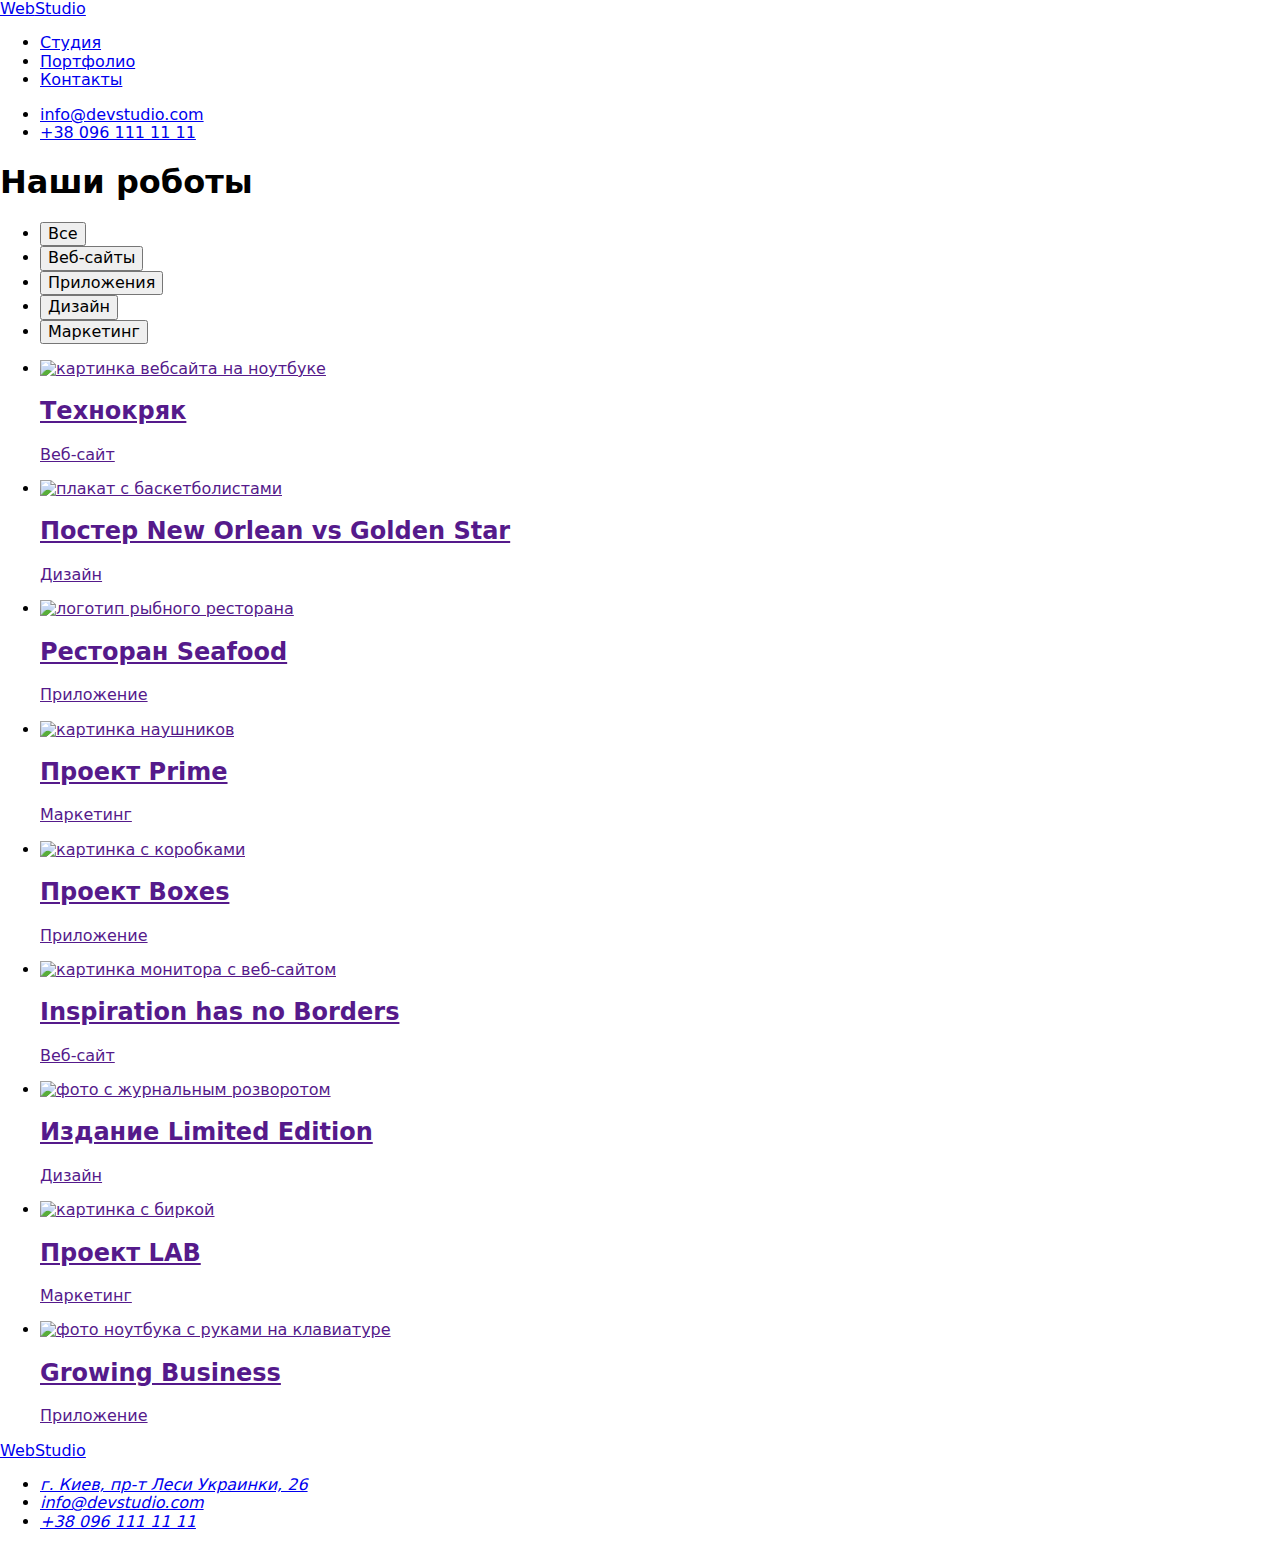
==== portfolio.html @ fc3329cf "Add files via upload" ====
<!DOCTYPE html>
<html lang="ru">
<head>
    <meta charset="UTF-8">
    <meta name="viewport" content="width=device-width, initial-scale=1.0">
    <title>Portfolio</title>
    <link href="https://fonts.googleapis.com/css2?family=Roboto:wght@400;500;700;900&display=swap" rel="stylesheet">
    <link href="https://fonts.googleapis.com/css2?family=Raleway:wght@700&family=Roboto:wght@400;500;700;900&display=swap"
        rel="stylesheet">
    <link rel="stylesheet" href="https://cdnjs.cloudflare.com/ajax/libs/modern-normalize/1.0.0/modern-normalize.min.css">
    <link rel="stylesheet" href="./css/style.css">
</head>
<body>
        <header class="page-header">
            <a href="#" class="logo"><span>Web</span><span class="studio-logo">Studio</span></a>
            <nav class="nav">
                <ul class="site-nav">
                    <li><a class="nav-link" href="./index.html">Студия</a></li>
                    <li><a class="current nav-link" href="./portfolio.html">Портфолио</a></li>
                    <li><a class="nav-link" href="#">Контакты</a></li>
                </ul>
                <ul class="auth-nav">
                    <li><a class="contact-link" href="mailto:info@devstudio.com">info@devstudio.com</a></li>
                    <li><a class="contact-link" href="tel:+380961111111">+38 096 111 11 11</a></li>
                </ul>
            </nav>
        </header>
        <main>
            <section >
                <h1 class="title">Наши роботы</h1>
                <ul class="button"> 
                    <li><button class="current menu-button">Все</button></li>
                    <li><button class="menu-button">Веб-сайты</button></li>
                    <li><button class="menu-button">Приложения</button></li>
                    <li><button class="menu-button">Дизайн</button></li>
                    <li><button class="menu-button">Маркетинг</button></li>
                </ul>
                <ul class="project">
                    <li><a href="">
                        <img src="./images/tehno.jpg" alt="картинка вебсайта на ноутбуке">
                        <h2 class="project-name">Технокряк</h2>
                        <p class="project-type">Веб-сайт</p>
                    </a></li>
                    <li><a href="">
                        <img src="./images/new-orlean.jpg" alt="плакат с баскетболистами">
                        <h2 class="project-name">Постер New Orlean vs Golden Star</h2>
                        <p class="project-type">Дизайн</p>
                    </a></li>
                    <li><a href="">
                        <img src="./images/seafood.jpg" alt="логотип рыбного ресторана">
                        <h2 class="project-name">Ресторан Seafood</h2>
                        <p class="project-type">Приложение</p>
                    </a></li>
                    <li><a href="">
                        <img src="./images/headfones.jpg" alt="картинка наушников">
                        <h2 class="project-name">Проект Prime</h2>
                        <p class="project-type">Маркетинг</p>
                    </a></li>
                    <li><a href="">
                        <img src="./images/boxes.jpg" alt="картинка с коробками">
                        <h2 class="project-name">Проект Boxes</h2>
                        <p class="project-type">Приложение</p>
                    </a></li>
                    <li><a href="">
                        <img src="./images/pc.jpg" alt="картинка монитора с веб-сайтом">
                        <h2 class="project-name">Inspiration has no Borders</h2>
                        <p class="project-type">Веб-сайт</p>
                    </a></li>
                    <li><a href="">
                        <img src="./images/book.jpg" alt="фото с журнальным розворотом">
                        <h2 class="project-name">Издание Limited Edition</h2>
                        <p class="project-type">Дизайн</p>
                    </a></li>
                    <li><a href="">
                        <img src="./images/label.jpg" alt="картинка с биркой">
                        <h2 class="project-name">Проект LAB</h2>
                        <p class="project-type">Маркетинг</p>
                    </a></li>
                    <li><a href="">
                        <img src="./images/laptop.jpg" alt="фото ноутбука с руками на клавиатуре">
                        <h2 class="project-name">Growing Business</h2>
                        <p class="project-type">Приложение</p>
                    </a></li>
                    
                </ul>

            </section>
        </main>
            <footer class="footer">
                <a href="#" class="logo"><span>Web</span><span class="studio-logo">Studio</span></a>
                <address>
                    <ul class="footer-auth-nav">
                        <li><a class="link address" href="#">г. Киев, пр-т Леси Украинки, 26</a></li>
                        <li><a class="link" href="mailto:info@devstudio.com">info@devstudio.com</a></li>
                        <li><a class="link" href="tel:+380961111111">+38 096 111 11 11</a></li>
                    </ul>
                </address>
            </footer>    
</body>
</html>
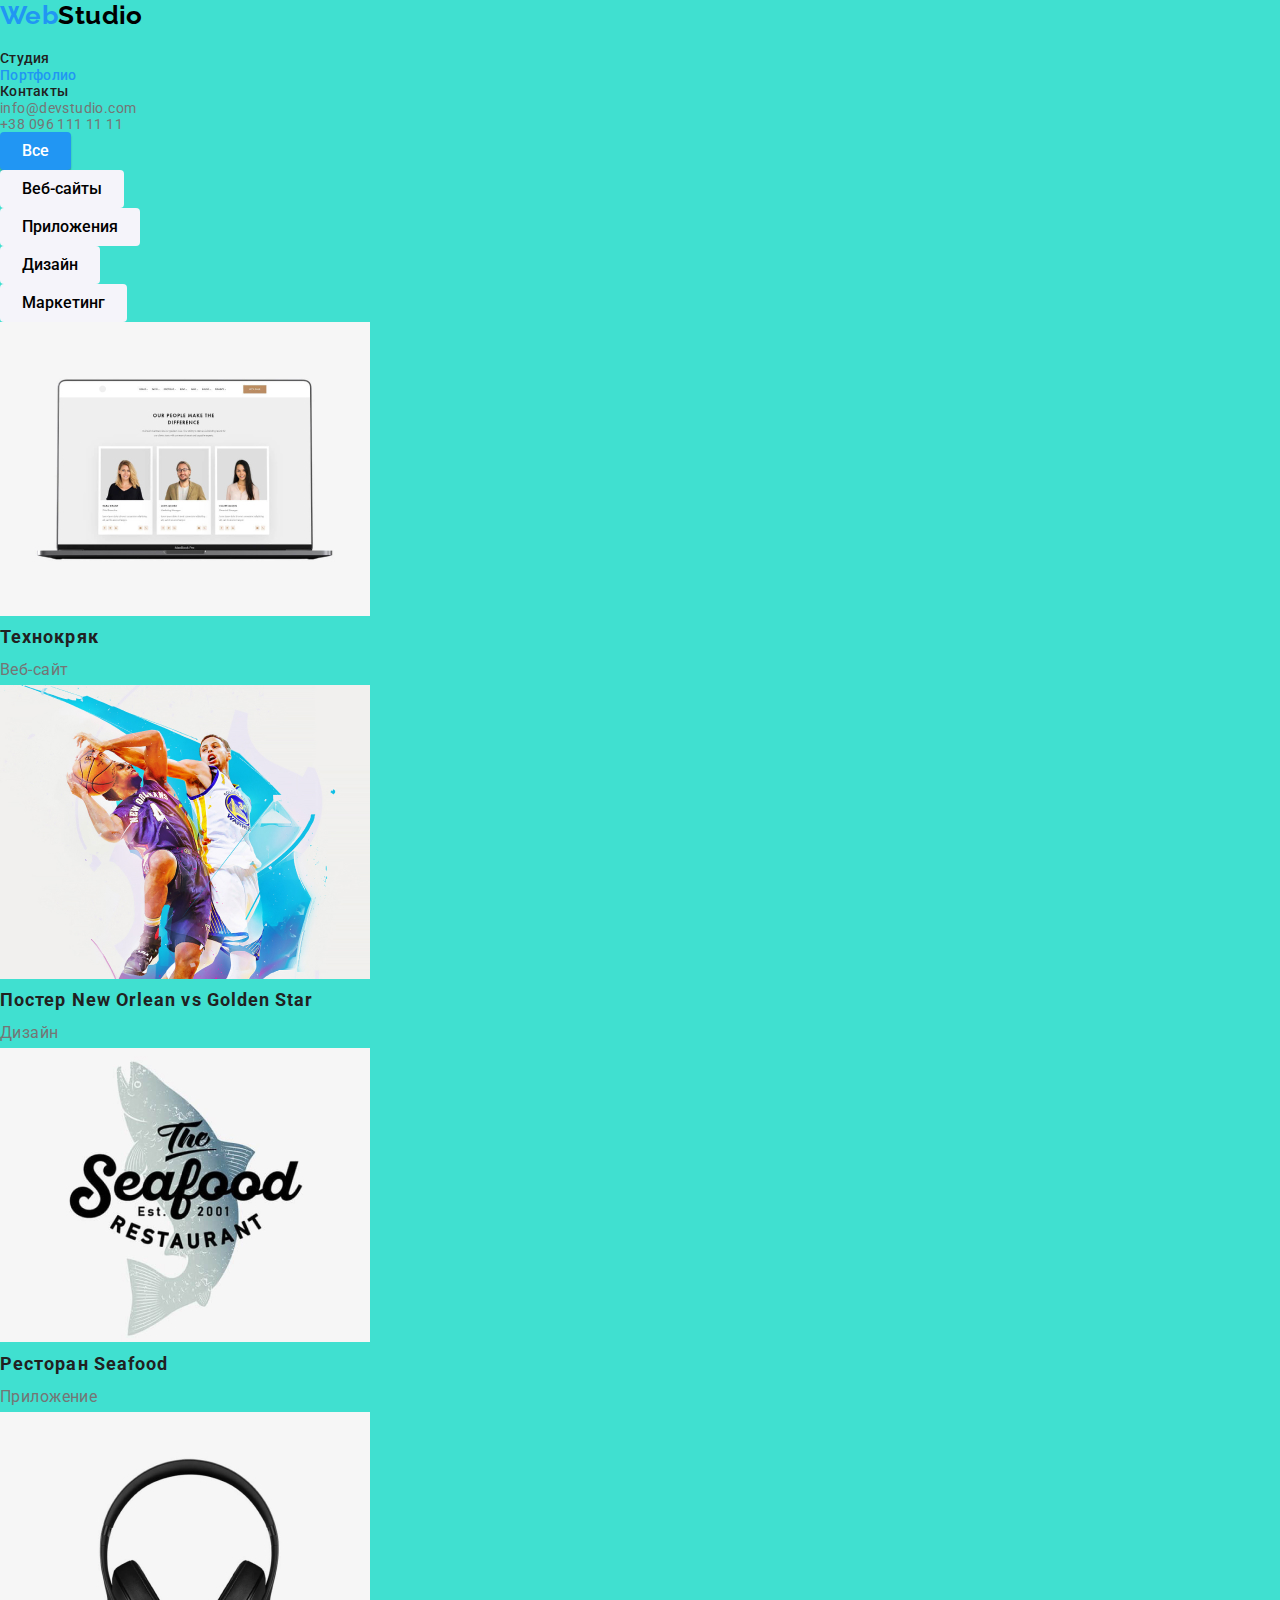
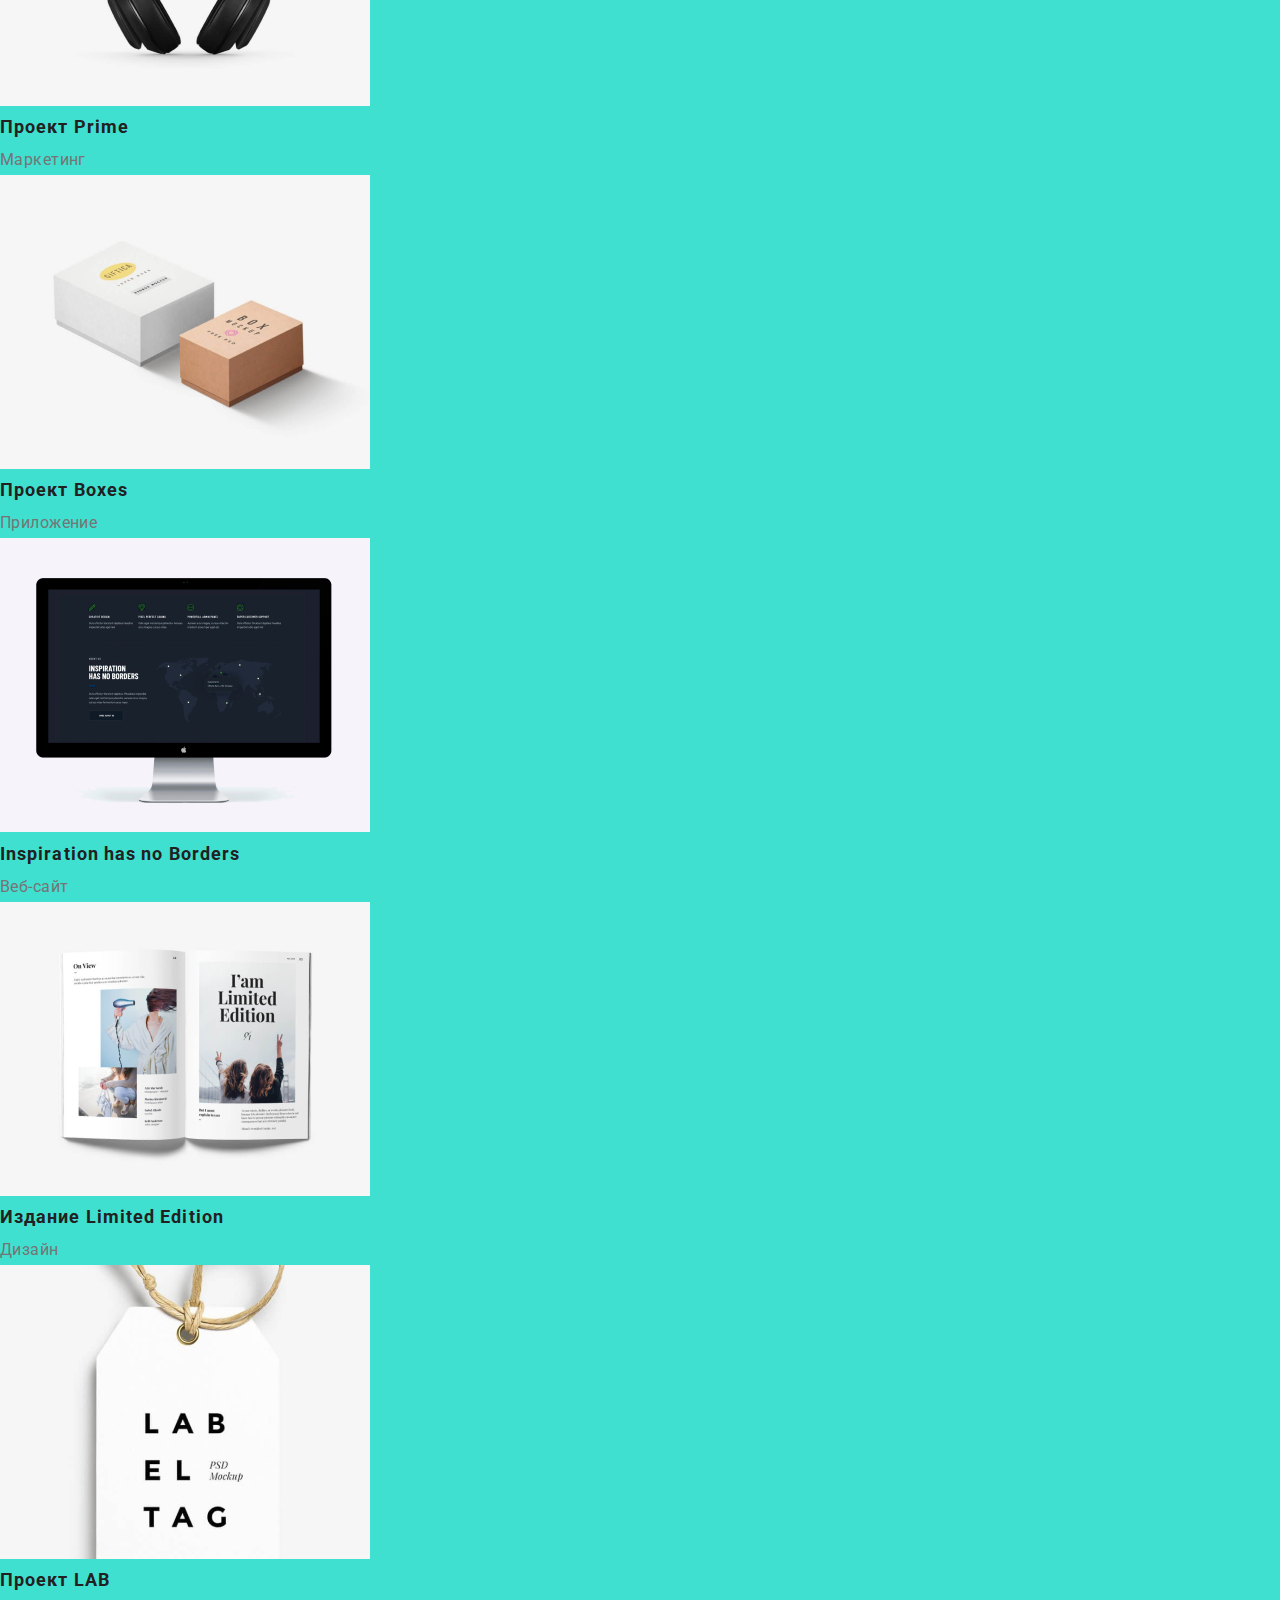
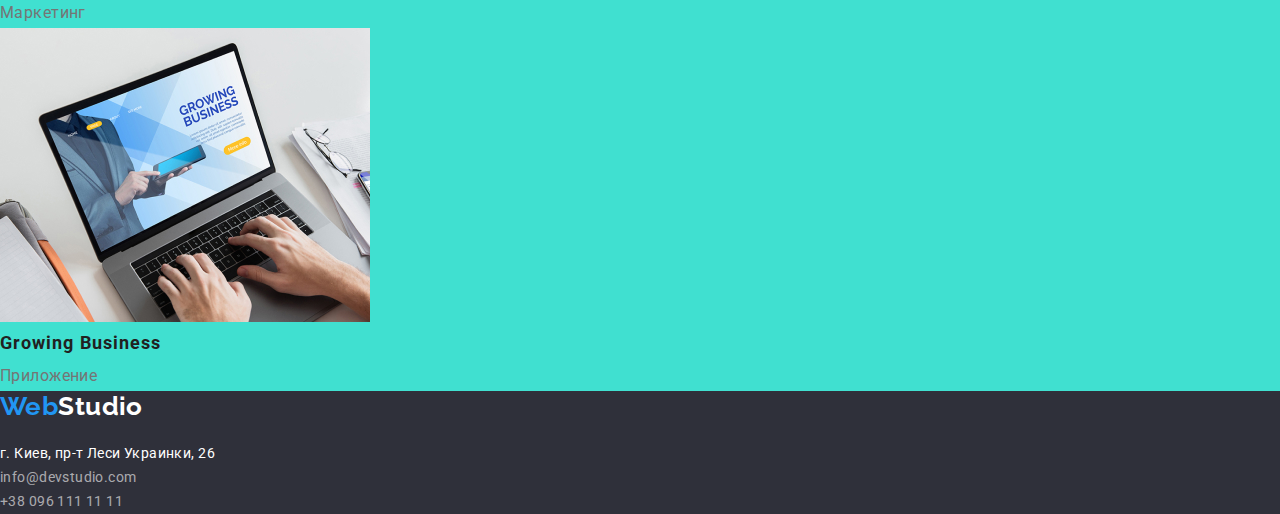
==== commit d609e198: "add margin and padding" ====
--- a/portfolio.html
+++ b/portfolio.html
@@ -12,8 +12,8 @@
 </head>
 <body>
         <header class="page-header">
-            <a href="#" class="logo"><span>Web</span><span class="studio-logo">Studio</span></a>
             <nav class="nav">
+                <a href="#" class="logo"><span>Web</span><span class="studio-logo">Studio</span></a>
                 <ul class="site-nav">
                     <li><a class="nav-link" href="./index.html">Студия</a></li>
                     <li><a class="current nav-link" href="./portfolio.html">Портфолио</a></li>
@@ -29,11 +29,11 @@
             <section >
                 <h1 class="title">Наши роботы</h1>
                 <ul class="button"> 
-                    <li><button class="current menu-button">Все</button></li>
-                    <li><button class="menu-button">Веб-сайты</button></li>
-                    <li><button class="menu-button">Приложения</button></li>
-                    <li><button class="menu-button">Дизайн</button></li>
-                    <li><button class="menu-button">Маркетинг</button></li>
+                    <li><button class="current button-icon">Все</button></li>
+                    <li><button class="button-icon">Веб-сайты</button></li>
+                    <li><button class="button-icon">Приложения</button></li>
+                    <li><button class="button-icon">Дизайн</button></li>
+                    <li><button class="button-icon">Маркетинг</button></li>
                 </ul>
                 <ul class="project">
                     <li><a href="">
--- a/css/style.css
+++ b/css/style.css
@@ -0,0 +1,238 @@
+html {
+  box-sizing: border-box;
+}
+*,
+*::before,
+*::after {
+  box-sizing: inherit;
+}
+
+ul {
+  list-style: none;
+}
+
+a {
+  text-decoration: none;
+  color: var(--text-color-black);
+}
+* {
+  margin: 0;
+  padding: 0;
+}
+/*убрали дефолтные стили*/
+
+:root {
+  --text-color-white: #ffffff;
+  --text-color-black: #212121;
+  --text-color-grey: #757575;
+  --accent-color: #2196f3;
+  --text-color-auth-nav: rgba(255, 255, 255, 0.6);
+  --text-color-black-logo: #000000;
+  --background-color-gray: #2f303a;
+  --background-color-bottom: #f5f4fa;
+  --border-color: #ececec;
+}
+
+/*общие стили для index.html */
+
+body {
+  font-family: 'Roboto', sans-serif;
+  font-weight: 400;
+  font-size: 14px;
+  line-height: 1.17;
+  letter-spacing: 0.03em;
+  color: var(--text-color-black);
+  /* background-color: var(--text-color-white); */
+  background-color: turquoise;
+}
+
+/*шапка сайта*/
+
+.container {
+  margin-left: auto;
+  margin-right: auto;
+  width: 1170px;
+  padding-left: 15px;
+  padding-right: 15px;
+  /* delete */
+  outline: 2px solid tomato;
+}
+.logo {
+  font-family: 'Raleway', sans-serif;
+  font-weight: 700;
+  font-size: 26px;
+  color: var(--accent-color);
+}
+.studio-logo {
+  color: var(--text-color-black-logo);
+}
+
+.nav-link {
+  font-weight: 500;
+  letter-spacing: 0.02em;
+}
+.current.nav-link {
+  color: var(--accent-color);
+}
+.contact-link {
+  color: var(--text-color-grey);
+}
+.nav-link:hover,
+.nav-link:focus,
+.contact-link:hover,
+.contact-link:focus {
+  color: var(--accent-color);
+}
+
+/* секция герой  */
+.hero {
+  background-color: var(--background-color-gray);
+  text-align: center;
+
+  padding: 200px 0 200px 0;
+}
+.hero-title {
+  font-weight: 900;
+  font-size: 44px;
+  line-height: 1.36;
+  letter-spacing: 0.06em;
+  color: var(--text-color-white);
+  text-transform: uppercase;
+  margin-bottom: 30px;
+}
+.hero-button {
+  font-weight: 700;
+  font-size: 16px;
+  line-height: 1.87;
+  letter-spacing: 0.06em;
+  background-color: var(--accent-color);
+  color: var(--text-color-white);
+  display: inline-block;
+  padding: 10px 32px;
+  box-shadow: 0px 4px 4px rgba(0, 0, 0, 0.15);
+  border-radius: 4px;
+}
+
+/* секция особенности и чем мы занимаемся */
+
+.title {
+  display: none;
+}
+.about-us {
+  padding: 94px 0 94px 0;
+}
+.about-us-list {
+  margin-bottom: 94px;
+}
+
+.about-us-title {
+  margin-bottom: 10px;
+  font-weight: 700;
+  text-transform: uppercase;
+}
+.about-us-text {
+  line-height: 1.71;
+  color: var(--text-color-grey);
+}
+.what-we-do-title,
+.team-title {
+  font-weight: 700;
+  font-size: 36px;
+  text-align: center;
+  margin-bottom: 50px;
+}
+.what-we-do-list li {
+  display: inline-block;
+}
+.what-we-do-img {
+  width: 370px;
+  height: 294px;
+}
+
+/* секция наша команда */
+
+.team {
+  background-color: #f5f4fa;
+  padding: 94px 0 94px 0;
+}
+.team-list li {
+  background-color: var(--text-color-white);
+  display: inline-block;
+  border-radius: 4px;
+  box-shadow: 0px 3px 1px rgba(0, 0, 0, 0.1), 0px 1px 2px rgba(0, 0, 0, 0.08),
+    0px 2px 2px rgba(0, 0, 0, 0.12);
+  /* внизу исправить!!!!!!!! delete */
+  margin: 5px;
+}
+.photo {
+  margin-bottom: 30px;
+}
+.team-worker {
+  font-weight: 500;
+  font-size: 16px;
+  text-align: center;
+  margin-bottom: 10px;
+}
+.profession {
+  font-size: 16px;
+  color: var(--text-color-grey);
+  text-align: center;
+  margin-bottom: 30px;
+}
+
+/* футер */
+
+.footer {
+  background-color: var(--background-color-gray);
+}
+.footer-nav {
+  padding: 60px 0 60px 0;
+}
+.logo {
+  display: inline-block;
+  margin-bottom: 20px;
+}
+footer .studio-logo {
+  color: var(--text-color-white);
+}
+.footer-auth-nav .link {
+  line-height: 1.71;
+  color: var(--text-color-auth-nav);
+  font-style: normal;
+}
+.footer-auth-nav .address {
+  color: var(--text-color-white);
+}
+
+/* оформление для сайта портфолио */
+
+.button-icon {
+  font-weight: 500;
+  font-size: 16px;
+  line-height: 1.62;
+  text-align: center;
+  background-color: var(--background-color-bottom);
+  padding: 6px 22px;
+  border-radius: 4px;
+  border: none;
+}
+.current.button-icon,
+.button-icon:hover,
+.button-icon:focus {
+  background-color: var(--accent-color);
+  color: var(--text-color-white);
+  box-shadow: 0px 3px 1px rgba(0, 0, 0, 0.1), 0px 1px 2px rgba(0, 0, 0, 0.08),
+    0px 2px 2px rgba(0, 0, 0, 0.12);
+}
+
+.project-name {
+  font-weight: 700;
+  font-size: 18px;
+  line-height: 2;
+  letter-spacing: 0.06em;
+}
+.project-type {
+  font-size: 16px;
+  line-height: 1.87;
+  color: var(--text-color-grey);
+}
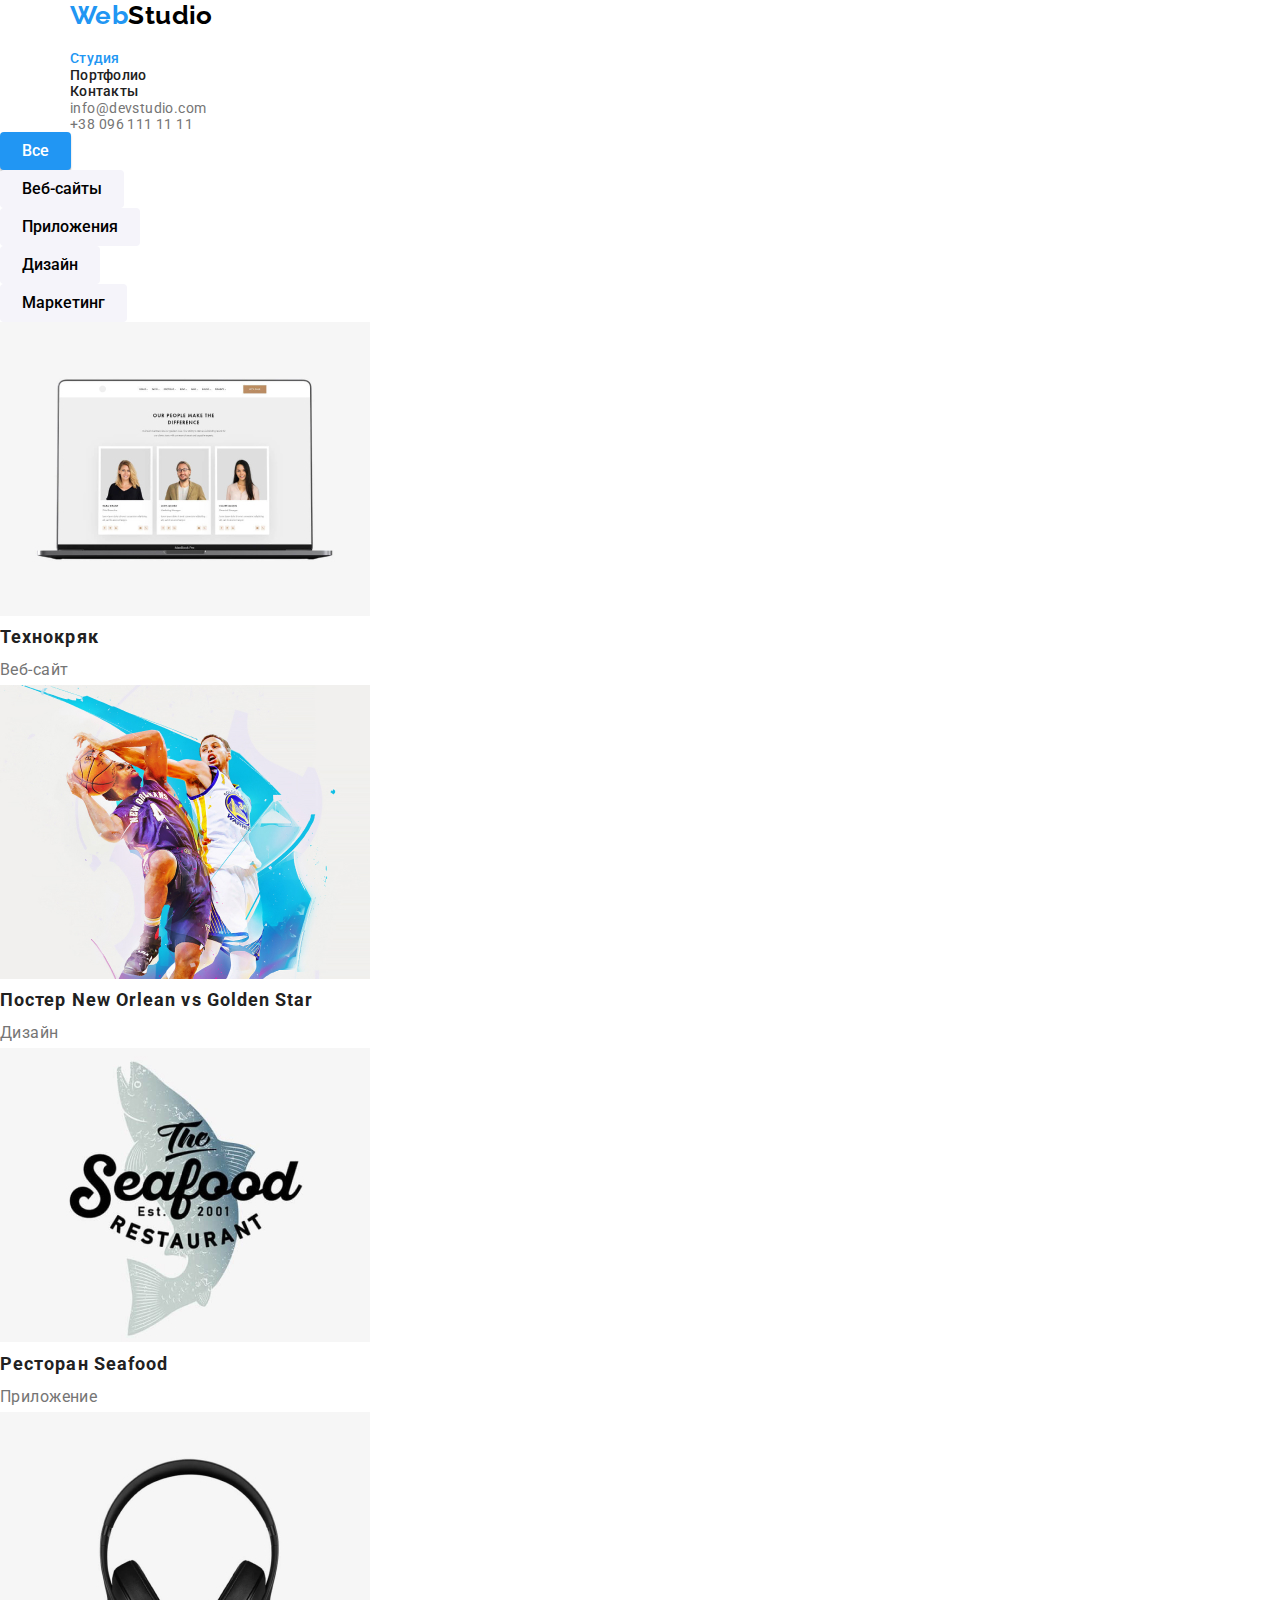
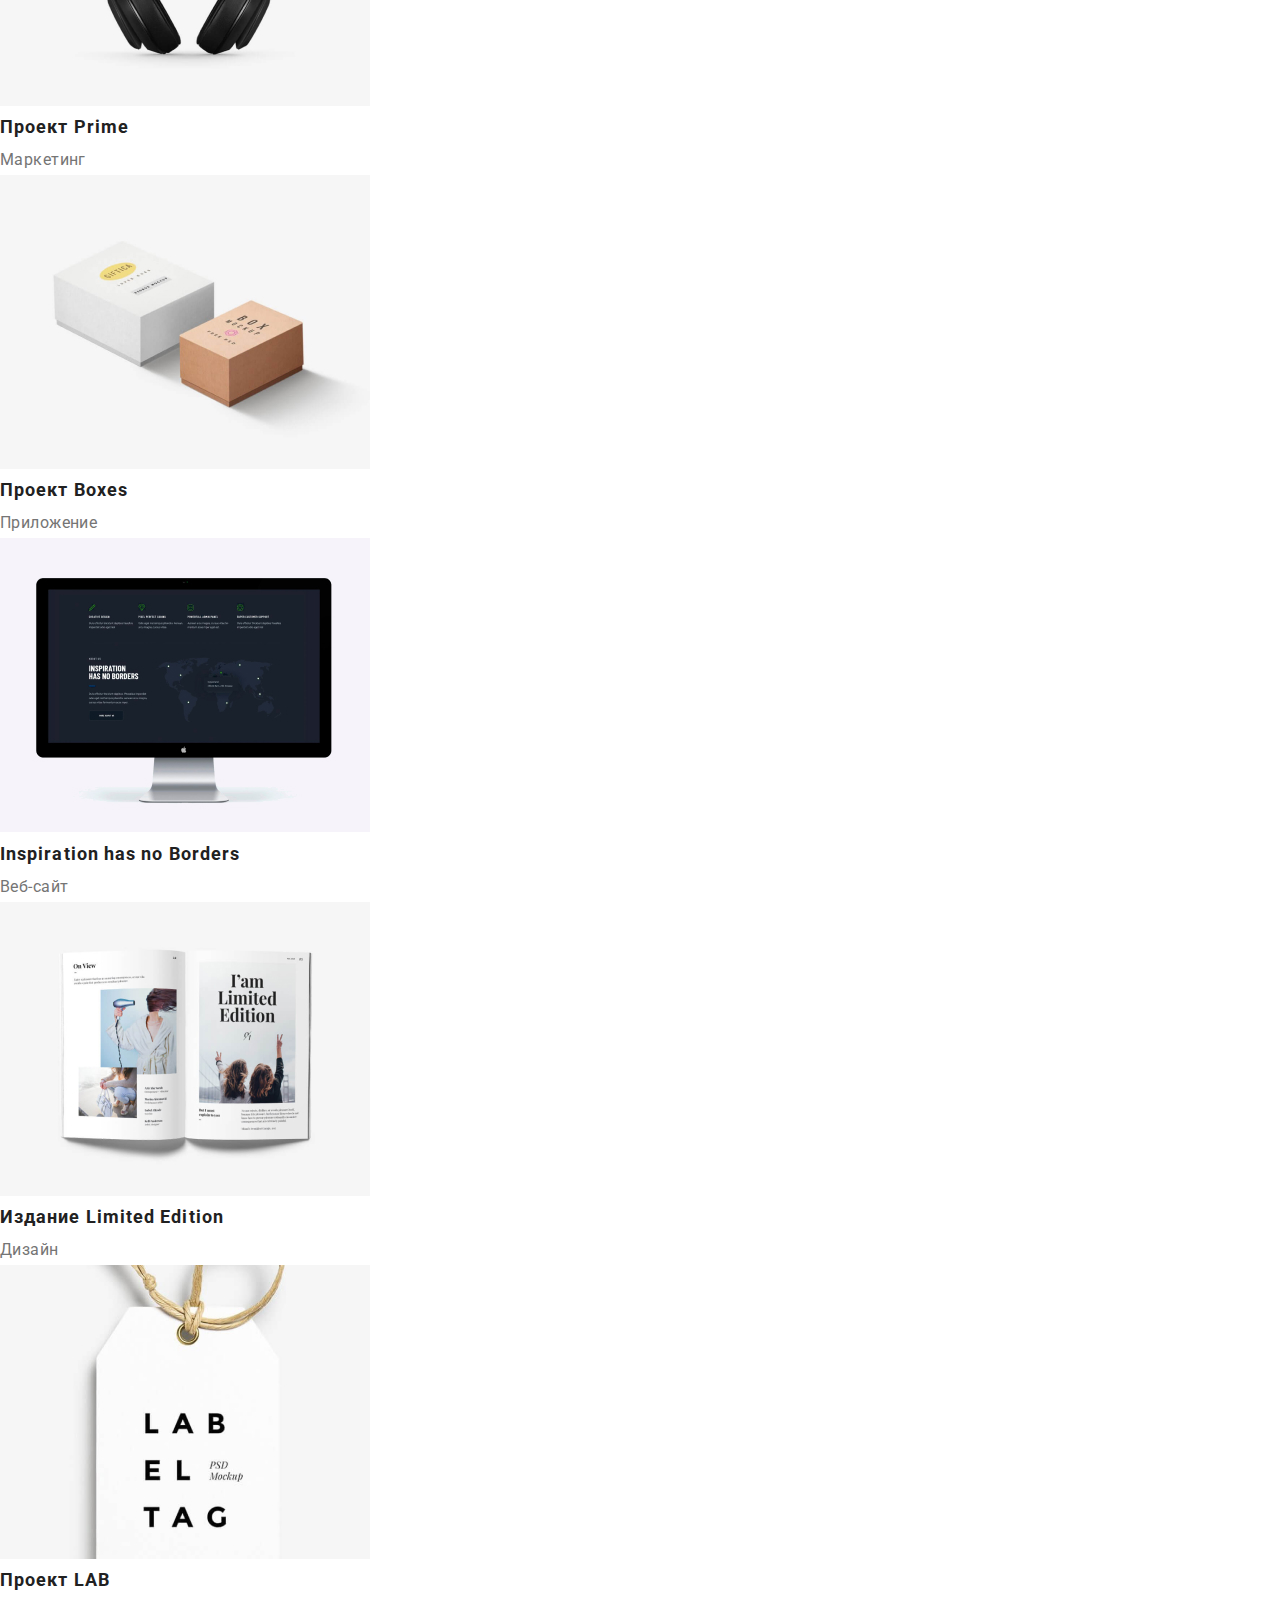
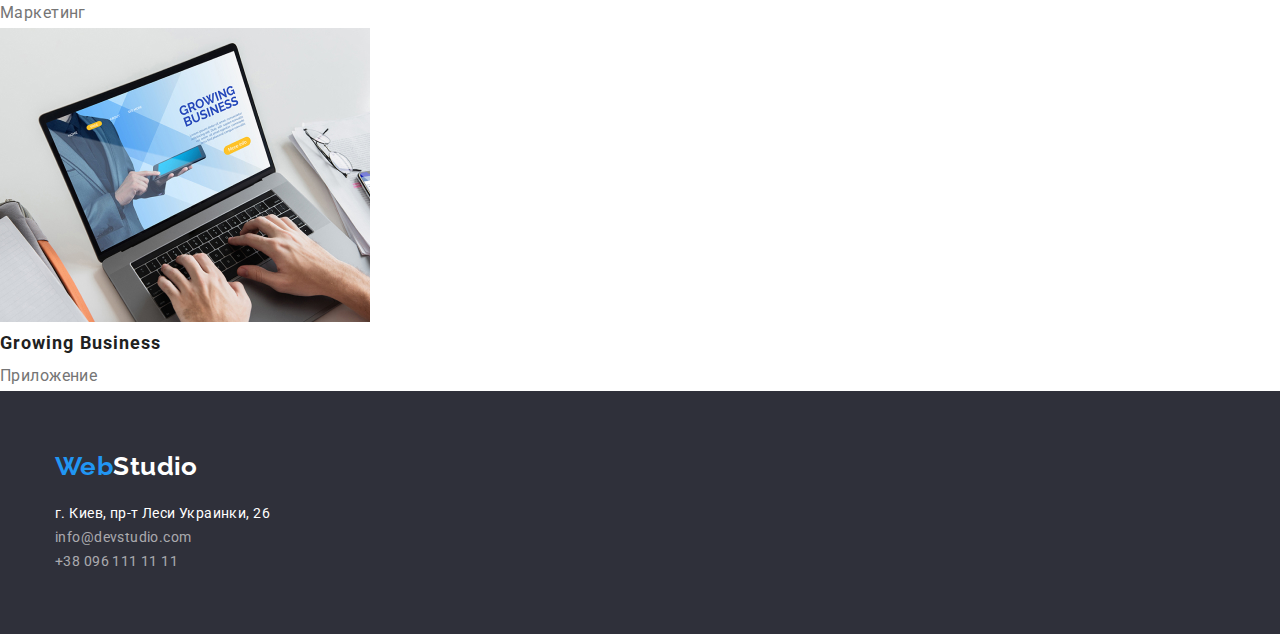
==== commit 44a20e01: "add margin and padding" ====
--- a/portfolio.html
+++ b/portfolio.html
@@ -12,18 +12,20 @@
 </head>
 <body>
         <header class="page-header">
-            <nav class="nav">
-                <a href="#" class="logo"><span>Web</span><span class="studio-logo">Studio</span></a>
-                <ul class="site-nav">
-                    <li><a class="nav-link" href="./index.html">Студия</a></li>
-                    <li><a class="current nav-link" href="./portfolio.html">Портфолио</a></li>
-                    <li><a class="nav-link" href="#">Контакты</a></li>
-                </ul>
-                <ul class="auth-nav">
-                    <li><a class="contact-link" href="mailto:info@devstudio.com">info@devstudio.com</a></li>
-                    <li><a class="contact-link" href="tel:+380961111111">+38 096 111 11 11</a></li>
-                </ul>
-            </nav>
+            <div class="container">
+                <nav class="header-nav">
+                    <a href="#" class="logo"><span>Web</span><span class="studio-logo">Studio</span></a>
+                    <ul class="site-nav">
+                        <li><a class="current nav-link" href="./index.html">Студия</a></li>
+                        <li><a class="nav-link" href="./portfolio.html">Портфолио</a></li>
+                        <li><a class="nav-link" href="#">Контакты</a></li>
+                    </ul>
+                    <ul class="auth-nav">
+                        <li><a class="contact-link" href="mailto:info@devstudio.com">info@devstudio.com</a></li>
+                        <li><a class="contact-link" href="tel:+380961111111">+38 096 111 11 11</a></li>
+                    </ul>
+                </nav>
+            </div>
         </header>
         <main>
             <section >
@@ -87,14 +89,16 @@
             </section>
         </main>
             <footer class="footer">
-                <a href="#" class="logo"><span>Web</span><span class="studio-logo">Studio</span></a>
-                <address>
-                    <ul class="footer-auth-nav">
-                        <li><a class="link address" href="#">г. Киев, пр-т Леси Украинки, 26</a></li>
-                        <li><a class="link" href="mailto:info@devstudio.com">info@devstudio.com</a></li>
-                        <li><a class="link" href="tel:+380961111111">+38 096 111 11 11</a></li>
-                    </ul>
-                </address>
-            </footer>    
+                <div class="footer-nav container">
+                    <a href="#" class="logo"><span>Web</span><span class="studio-logo">Studio</span></a>
+                    <address>
+                        <ul class="footer-auth-nav">
+                            <li><a class="link address" href="#">г. Киев, пр-т Леси Украинки, 26</a></li>
+                            <li><a class="link" href="mailto:info@devstudio.com">info@devstudio.com</a></li>
+                            <li><a class="link" href="tel:+380961111111">+38 096 111 11 11</a></li>
+                        </ul>
+                    </address>
+                </div>
+            </footer>
 </body>
 </html>--- a/css/style.css
+++ b/css/style.css
@@ -42,8 +42,7 @@
   line-height: 1.17;
   letter-spacing: 0.03em;
   color: var(--text-color-black);
-  /* background-color: var(--text-color-white); */
-  background-color: turquoise;
+  background-color: var(--text-color-white);
 }
 
 /*шапка сайта*/
@@ -54,8 +53,6 @@
   width: 1170px;
   padding-left: 15px;
   padding-right: 15px;
-  /* delete */
-  outline: 2px solid tomato;
 }
 .logo {
   font-family: 'Raleway', sans-serif;
@@ -88,7 +85,6 @@
 .hero {
   background-color: var(--background-color-gray);
   text-align: center;
-
   padding: 200px 0 200px 0;
 }
 .hero-title {
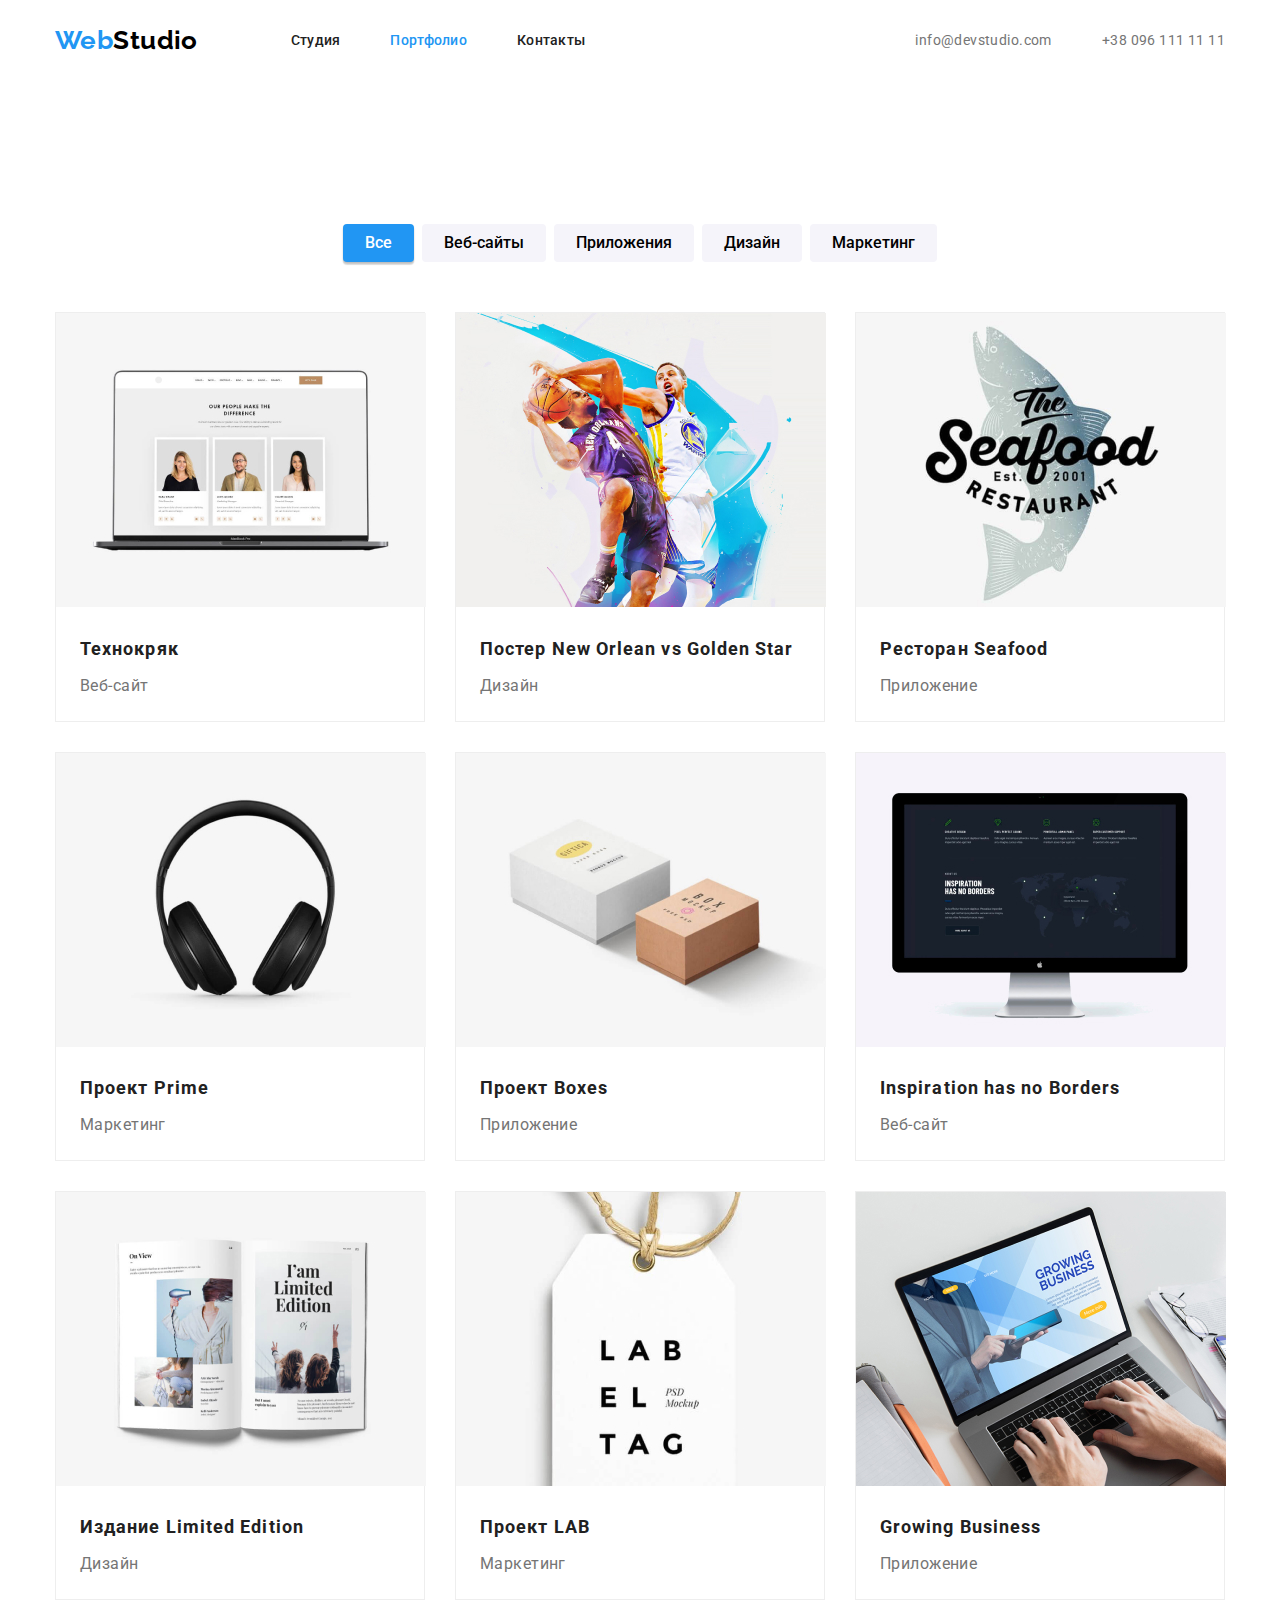
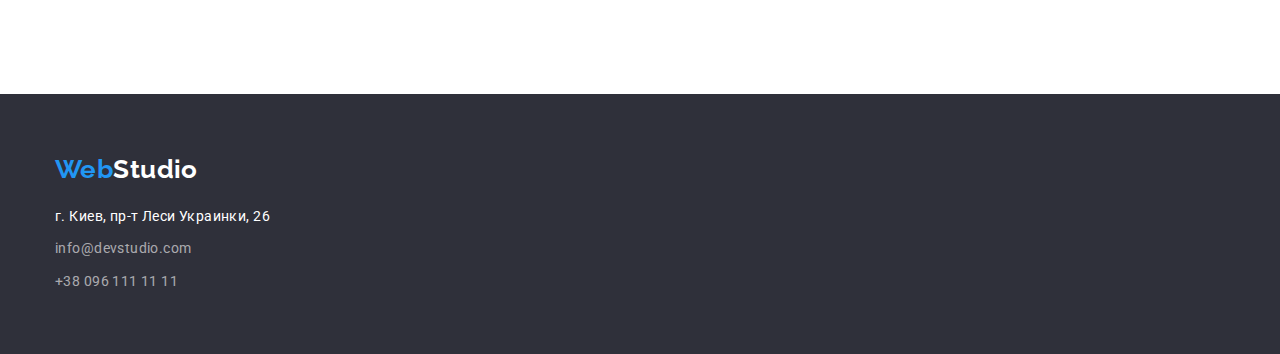
==== commit 18a4be7b: "ready to check" ====
--- a/portfolio.html
+++ b/portfolio.html
@@ -11,94 +11,92 @@
     <link rel="stylesheet" href="./css/style.css">
 </head>
 <body>
-        <header class="page-header">
+    <header class="page-header">
+      <nav class="header-nav container">
+        <a href="./index.html" class="logo"><span>Web</span><span class="studio-logo">Studio</span></a>
+        <ul class="site-nav">
+            <li class="item"><a class="nav-link" href="./index.html">Студия</a></li>
+            <li class="item"><a class="current nav-link" href="./portfolio.html">Портфолио</a></li>
+            <li class="item"><a class="nav-link" href="#">Контакты</a></li>
+        </ul>
+        <ul class="auth-nav">
+            <li class="item"><a class="contact-link" href="mailto:info@devstudio.com">info@devstudio.com</a></li>
+            <li class="item"><a class="contact-link" href="tel:+380961111111">+38 096 111 11 11</a></li>
+        </ul>
+      </nav>
+    </header>
+    <main>
+        <section class="our-works">
             <div class="container">
-                <nav class="header-nav">
-                    <a href="#" class="logo"><span>Web</span><span class="studio-logo">Studio</span></a>
-                    <ul class="site-nav">
-                        <li><a class="current nav-link" href="./index.html">Студия</a></li>
-                        <li><a class="nav-link" href="./portfolio.html">Портфолио</a></li>
-                        <li><a class="nav-link" href="#">Контакты</a></li>
-                    </ul>
-                    <ul class="auth-nav">
-                        <li><a class="contact-link" href="mailto:info@devstudio.com">info@devstudio.com</a></li>
-                        <li><a class="contact-link" href="tel:+380961111111">+38 096 111 11 11</a></li>
-                    </ul>
-                </nav>
+            <h1 class="title">Наши роботы</h1>
+            <ul class="button"> 
+              <li class="icon"><button class="current button-icon">Все</button></li>
+              <li class="icon"><button class="button-icon">Веб-сайты</button></li>
+              <li class="icon"><button class="button-icon">Приложения</button></li>
+              <li class="icon"><button class="button-icon">Дизайн</button></li>
+              <li class="icon"><button class="button-icon">Маркетинг</button></li>
+            </ul>
+            <ul class="project">
+              <li class="item"><a href="">
+                  <img src="./images/tehno.jpg" alt="картинка вебсайта на ноутбуке">
+                  <h2 class="project-name">Технокряк</h2>
+                  <p class="project-type">Веб-сайт</p>
+              </a></li>
+              <li class="item"><a href="">
+                  <img src="./images/new-orlean.jpg" alt="плакат с баскетболистами">
+                  <h2 class="project-name">Постер New Orlean vs Golden Star</h2>
+                  <p class="project-type">Дизайн</p>
+              </a></li>
+              <li class="item"><a href="">
+                  <img src="./images/seafood.jpg" alt="логотип рыбного ресторана">
+                  <h2 class="project-name">Ресторан Seafood</h2>
+                  <p class="project-type">Приложение</p>
+              </a></li>
+              <li class="item"><a href="">
+                  <img src="./images/headfones.jpg" alt="картинка наушников">
+                  <h2 class="project-name">Проект Prime</h2>
+                  <p class="project-type">Маркетинг</p>
+              </a></li>
+              <li class="item"><a href="">
+                  <img src="./images/boxes.jpg" alt="картинка с коробками">
+                  <h2 class="project-name">Проект Boxes</h2>
+                  <p class="project-type">Приложение</p>
+              </a></li>
+              <li class="item"><a href="">
+                  <img src="./images/pc.jpg" alt="картинка монитора с веб-сайтом">
+                  <h2 class="project-name">Inspiration has no Borders</h2>
+                  <p class="project-type">Веб-сайт</p>
+              </a></li>
+              <li class="item"><a href="">
+                  <img src="./images/book.jpg" alt="фото с журнальным розворотом">
+                  <h2 class="project-name">Издание Limited Edition</h2>
+                  <p class="project-type">Дизайн</p>
+              </a></li>
+              <li class="item"><a href="">
+                  <img src="./images/label.jpg" alt="картинка с биркой">
+                  <h2 class="project-name">Проект LAB</h2>
+                  <p class="project-type">Маркетинг</p>
+              </a></li>
+              <li class="item"><a href="">
+                  <img src="./images/laptop.jpg" alt="фото ноутбука с руками на клавиатуре">
+                  <h2 class="project-name">Growing Business</h2>
+                  <p class="project-type">Приложение</p>
+              </a></li>   
+            </ul>
             </div>
-        </header>
-        <main>
-            <section >
-                <h1 class="title">Наши роботы</h1>
-                <ul class="button"> 
-                    <li><button class="current button-icon">Все</button></li>
-                    <li><button class="button-icon">Веб-сайты</button></li>
-                    <li><button class="button-icon">Приложения</button></li>
-                    <li><button class="button-icon">Дизайн</button></li>
-                    <li><button class="button-icon">Маркетинг</button></li>
+      </section>
+  </main>
+    <footer class="footer">
+        <div class="footer-nav container">
+            <a href="./index.html" class="logo"><span>Web</span><span class="studio-logo">Studio</span></a>
+            <address>
+                <ul class="footer-auth-nav">
+                    <li><a class="link address" href="#">г. Киев, пр-т Леси Украинки, 26</a></li>
+                    <li><a class="link" href="mailto:info@devstudio.com">info@devstudio.com</a></li>
+                    <li><a class="link" href="tel:+380961111111">+38 096 111 11 11</a></li>
                 </ul>
-                <ul class="project">
-                    <li><a href="">
-                        <img src="./images/tehno.jpg" alt="картинка вебсайта на ноутбуке">
-                        <h2 class="project-name">Технокряк</h2>
-                        <p class="project-type">Веб-сайт</p>
-                    </a></li>
-                    <li><a href="">
-                        <img src="./images/new-orlean.jpg" alt="плакат с баскетболистами">
-                        <h2 class="project-name">Постер New Orlean vs Golden Star</h2>
-                        <p class="project-type">Дизайн</p>
-                    </a></li>
-                    <li><a href="">
-                        <img src="./images/seafood.jpg" alt="логотип рыбного ресторана">
-                        <h2 class="project-name">Ресторан Seafood</h2>
-                        <p class="project-type">Приложение</p>
-                    </a></li>
-                    <li><a href="">
-                        <img src="./images/headfones.jpg" alt="картинка наушников">
-                        <h2 class="project-name">Проект Prime</h2>
-                        <p class="project-type">Маркетинг</p>
-                    </a></li>
-                    <li><a href="">
-                        <img src="./images/boxes.jpg" alt="картинка с коробками">
-                        <h2 class="project-name">Проект Boxes</h2>
-                        <p class="project-type">Приложение</p>
-                    </a></li>
-                    <li><a href="">
-                        <img src="./images/pc.jpg" alt="картинка монитора с веб-сайтом">
-                        <h2 class="project-name">Inspiration has no Borders</h2>
-                        <p class="project-type">Веб-сайт</p>
-                    </a></li>
-                    <li><a href="">
-                        <img src="./images/book.jpg" alt="фото с журнальным розворотом">
-                        <h2 class="project-name">Издание Limited Edition</h2>
-                        <p class="project-type">Дизайн</p>
-                    </a></li>
-                    <li><a href="">
-                        <img src="./images/label.jpg" alt="картинка с биркой">
-                        <h2 class="project-name">Проект LAB</h2>
-                        <p class="project-type">Маркетинг</p>
-                    </a></li>
-                    <li><a href="">
-                        <img src="./images/laptop.jpg" alt="фото ноутбука с руками на клавиатуре">
-                        <h2 class="project-name">Growing Business</h2>
-                        <p class="project-type">Приложение</p>
-                    </a></li>
-                    
-                </ul>
-
-            </section>
-        </main>
-            <footer class="footer">
-                <div class="footer-nav container">
-                    <a href="#" class="logo"><span>Web</span><span class="studio-logo">Studio</span></a>
-                    <address>
-                        <ul class="footer-auth-nav">
-                            <li><a class="link address" href="#">г. Киев, пр-т Леси Украинки, 26</a></li>
-                            <li><a class="link" href="mailto:info@devstudio.com">info@devstudio.com</a></li>
-                            <li><a class="link" href="tel:+380961111111">+38 096 111 11 11</a></li>
-                        </ul>
-                    </address>
-                </div>
-            </footer>
+            </address>
+        </div>
+    </footer>
 </body>
 </html>--- a/css/style.css
+++ b/css/style.css
@@ -31,6 +31,7 @@
   --background-color-gray: #2f303a;
   --background-color-bottom: #f5f4fa;
   --border-color: #ececec;
+  --border-color-projects: #eeeeee;
 }
 
 /*общие стили для index.html */
@@ -50,23 +51,37 @@
 .container {
   margin-left: auto;
   margin-right: auto;
-  width: 1170px;
+  width: 1200px;
   padding-left: 15px;
   padding-right: 15px;
 }
+.header-nav {
+  align-items: center;
+  display: flex;
+}
 .logo {
   font-family: 'Raleway', sans-serif;
   font-weight: 700;
   font-size: 26px;
   color: var(--accent-color);
+  display: flex;
 }
 .studio-logo {
   color: var(--text-color-black-logo);
 }
-
+.site-nav {
+  display: flex;
+  margin-left: 93px;
+}
+
+.site-nav .item:not(:last-child) {
+  margin-right: 50px;
+}
 .nav-link {
   font-weight: 500;
   letter-spacing: 0.02em;
+  display: flex;
+  padding: 32px 0px;
 }
 .current.nav-link {
   color: var(--accent-color);
@@ -74,6 +89,14 @@
 .contact-link {
   color: var(--text-color-grey);
 }
+.auth-nav {
+  display: flex;
+  margin-left: auto;
+}
+.auth-nav .item + .item {
+  margin-left: 50px;
+}
+
 .nav-link:hover,
 .nav-link:focus,
 .contact-link:hover,
@@ -83,17 +106,17 @@
 
 /* секция герой  */
 .hero {
+  text-align: center;
   background-color: var(--background-color-gray);
-  text-align: center;
-  padding: 200px 0 200px 0;
+  padding: 200px 0;
 }
 .hero-title {
   font-weight: 900;
   font-size: 44px;
   line-height: 1.36;
   letter-spacing: 0.06em;
-  color: var(--text-color-white);
   text-transform: uppercase;
+  color: var(--text-color-white);
   margin-bottom: 30px;
 }
 .hero-button {
@@ -115,16 +138,23 @@
   display: none;
 }
 .about-us {
-  padding: 94px 0 94px 0;
+  padding: 94px 0;
 }
 .about-us-list {
+  display: flex;
   margin-bottom: 94px;
 }
+.about-us-list li {
+  width: 270px;
+}
+.about-us-list li:not(:last-child) {
+  margin-right: 30px;
+}
 
 .about-us-title {
+  font-weight: 700;
+  text-transform: uppercase;
   margin-bottom: 10px;
-  font-weight: 700;
-  text-transform: uppercase;
 }
 .about-us-text {
   line-height: 1.71;
@@ -137,9 +167,13 @@
   text-align: center;
   margin-bottom: 50px;
 }
-.what-we-do-list li {
-  display: inline-block;
-}
+.what-we-do-list {
+  display: flex;
+}
+.what-we-do-list li:not(:last-child) {
+  margin-right: 30px;
+}
+
 .what-we-do-img {
   width: 370px;
   height: 294px;
@@ -149,18 +183,23 @@
 
 .team {
   background-color: #f5f4fa;
-  padding: 94px 0 94px 0;
-}
+  padding: 94px 0;
+}
+.team-list {
+  display: flex;
+}
+.team-list li:not(:last-child) {
+  margin-right: 30px;
+}
+
 .team-list li {
   background-color: var(--text-color-white);
-  display: inline-block;
-  border-radius: 4px;
-  box-shadow: 0px 3px 1px rgba(0, 0, 0, 0.1), 0px 1px 2px rgba(0, 0, 0, 0.08),
-    0px 2px 2px rgba(0, 0, 0, 0.12);
-  /* внизу исправить!!!!!!!! delete */
-  margin: 5px;
+  box-shadow: 0px 1px 3px rgba(0, 0, 0, 0.12), 0px 1px 1px rgba(0, 0, 0, 0.14),
+    0px 2px 1px rgba(0, 0, 0, 0.2);
+  border-radius: 0px 0px 4px 4px;
 }
 .photo {
+  width: 270px;
   margin-bottom: 30px;
 }
 .team-worker {
@@ -180,15 +219,12 @@
 
 .footer {
   background-color: var(--background-color-gray);
-}
-.footer-nav {
-  padding: 60px 0 60px 0;
-}
-.logo {
-  display: inline-block;
+  padding: 60px 0;
+}
+.footer .logo {
   margin-bottom: 20px;
 }
-footer .studio-logo {
+.footer .studio-logo {
   color: var(--text-color-white);
 }
 .footer-auth-nav .link {
@@ -196,22 +232,36 @@
   color: var(--text-color-auth-nav);
   font-style: normal;
 }
+.footer-auth-nav li:not(:last-child) {
+  margin-bottom: 9px;
+}
 .footer-auth-nav .address {
   color: var(--text-color-white);
 }
 
 /* оформление для сайта портфолио */
+.our-works {
+  padding: 94px 0;
+}
+
+.button {
+  display: flex;
+  justify-content: center;
+  margin: 50px;
+}
 
 .button-icon {
   font-weight: 500;
   font-size: 16px;
   line-height: 1.62;
-  text-align: center;
   background-color: var(--background-color-bottom);
   padding: 6px 22px;
   border-radius: 4px;
   border: none;
 }
+.icon:not(:last-child) {
+  margin-right: 8px;
+}
 .current.button-icon,
 .button-icon:hover,
 .button-icon:focus {
@@ -220,15 +270,33 @@
   box-shadow: 0px 3px 1px rgba(0, 0, 0, 0.1), 0px 1px 2px rgba(0, 0, 0, 0.08),
     0px 2px 2px rgba(0, 0, 0, 0.12);
 }
-
+.project {
+  display: flex;
+  flex-wrap: wrap;
+}
+
+.project .item {
+  width: 370px;
+  margin: 0px 30px 30px 0px;
+  border: 1px solid var(--border-color-projects);
+}
+
+.project .item:nth-child(3n + 3) {
+  margin-right: 0px;
+}
+.project .item:nth-last-child(-n + 3) {
+  margin-bottom: 0px;
+}
 .project-name {
   font-weight: 700;
   font-size: 18px;
   line-height: 2;
   letter-spacing: 0.06em;
+  margin: 20px 24px 4px;
 }
 .project-type {
   font-size: 16px;
   line-height: 1.87;
   color: var(--text-color-grey);
-}
+  margin: 0px 24px 20px;
+}
